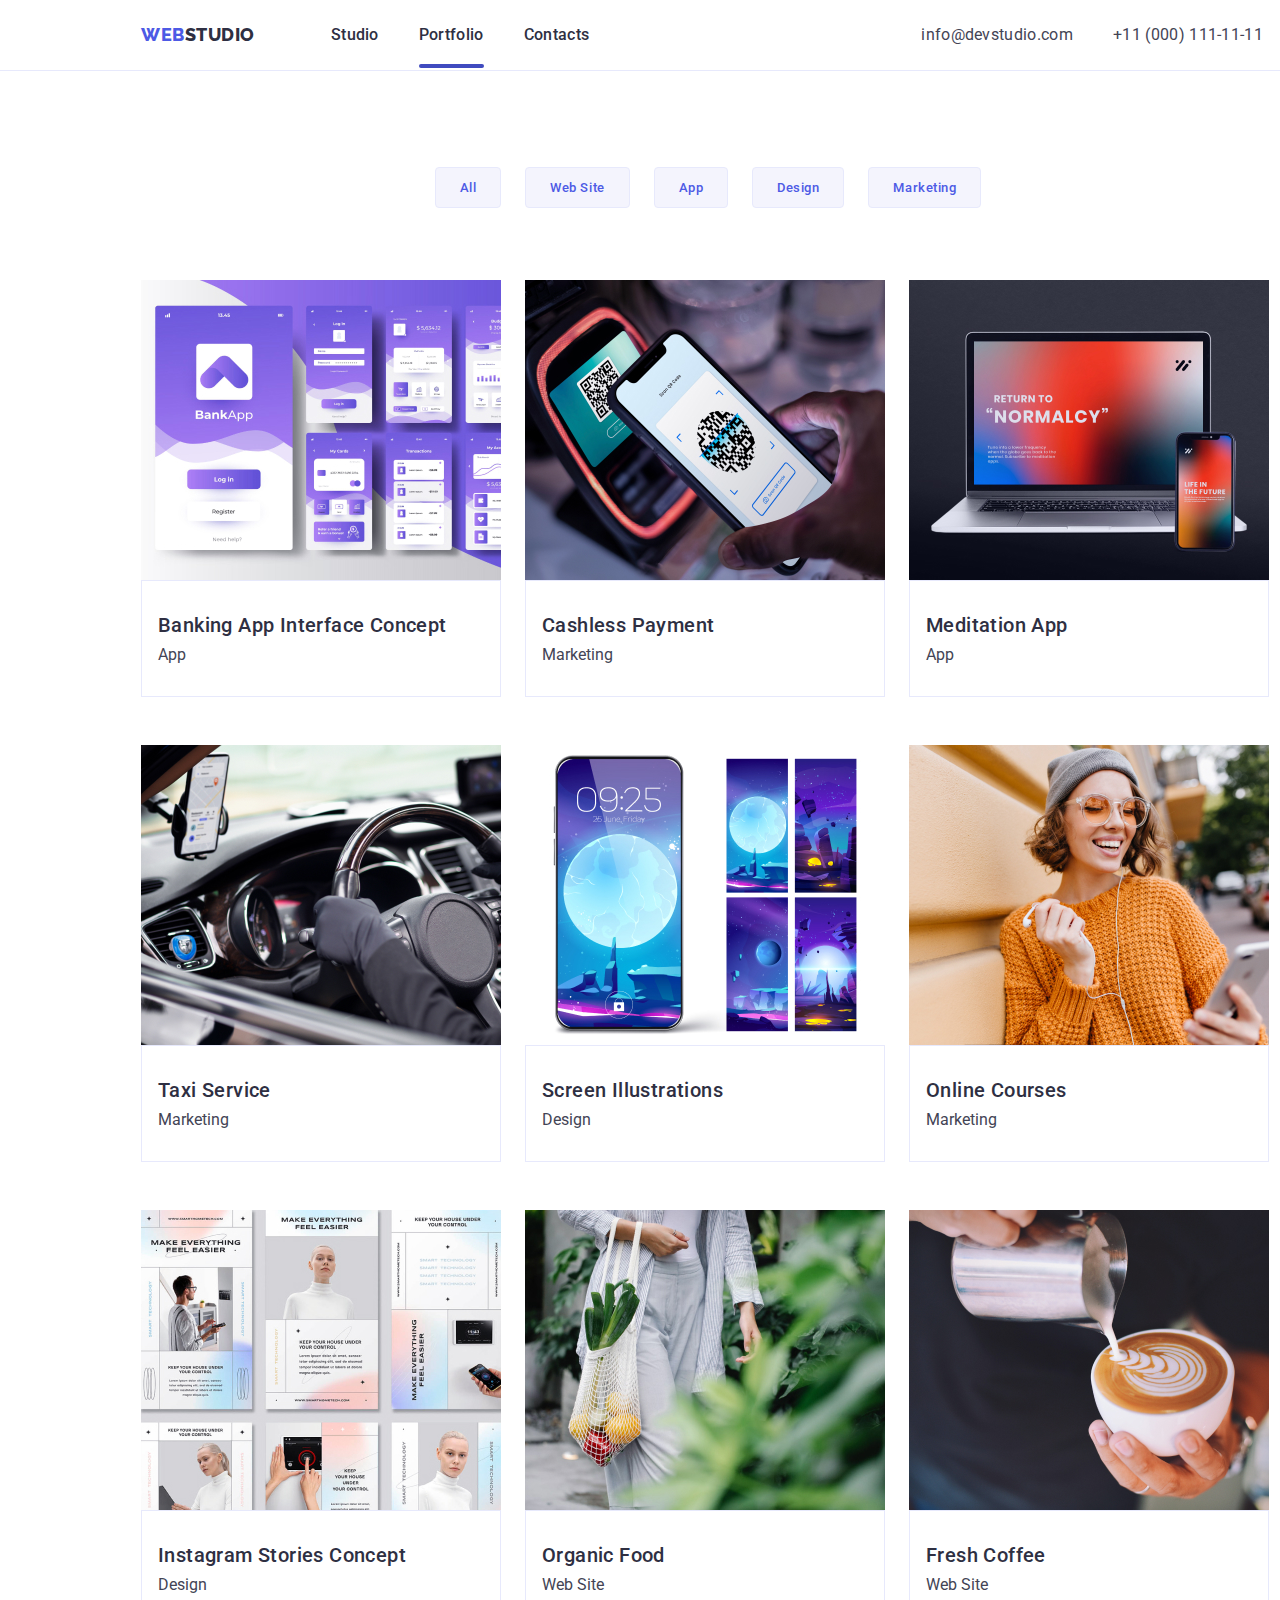
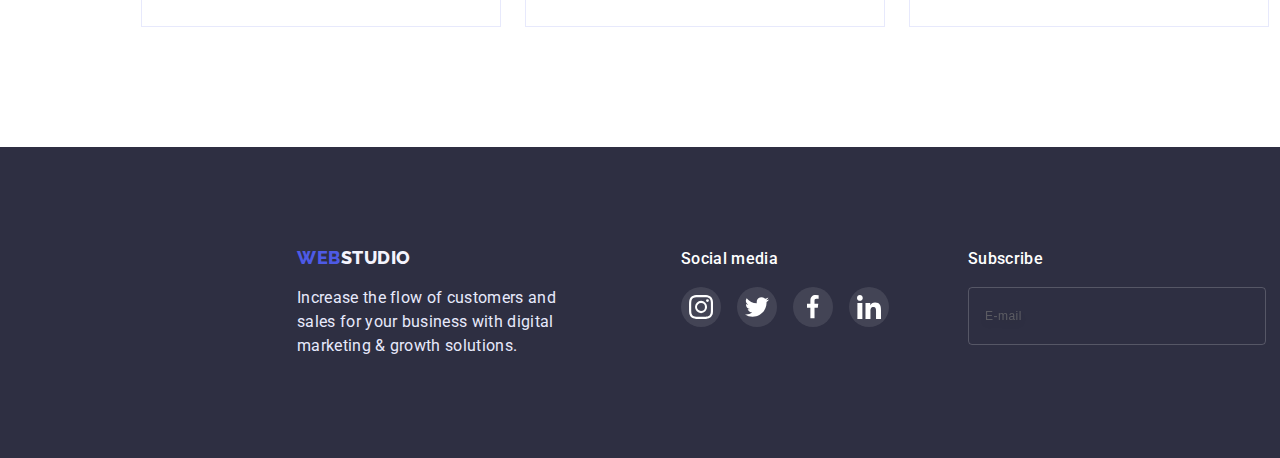
==== portfolio.html @ d0301d6e "Initial commit" ====
<!DOCTYPE html>
<html lang="en">
<head>
    <meta charset="UTF-8">
    <meta http-equiv="X-UA-Compatible" content="IE=edge">
    <meta name="viewport" content="width=device-width, initial-scale=1.0">
    <link rel="stylesheet" href="https://cdnjs.cloudflare.com/ajax/libs/modern-normalize/1.1.0/modern-normalize.min.css" integrity="sha512-wpPYUAdjBVSE4KJnH1VR1HeZfpl1ub8YT/NKx4PuQ5NmX2tKuGu6U/JRp5y+Y8XG2tV+wKQpNHVUX03MfMFn9Q==" crossorigin="anonymous" referrerpolicy="no-referrer" />
    <link rel="preconnect" href="https://fonts.googleapis.com">
    <link rel="preconnect" href="https://fonts.gstatic.com" crossorigin>
    <link href="https://fonts.googleapis.com/css2?family=Raleway:wght@800&family=Roboto:wght@400;500;700;900&display=swap" rel="stylesheet">
    <link rel="stylesheet" href="./css/style.css">
    <title>Portfolio</title>
</head>
<body>
  <header class="header">
    <div class="container nav-container">
      <nav class="navigation">
          <a href="./index.html" class="header-logo link">Web<span class="logo-color">Studio</span></a>
          <ul class="header-list list">
            <li class="list-item"><a class="list-link text-16 link" href="./index.html">Studio</a></li>
            <li class="list-item"><a class="list-link text-16 link curent-link" href="./portfolio.html">Portfolio</a></li>
            <li class="list-item"><a class="list-link text-16 link" href="">Contacts</a></li>
          </ul>
        </nav>
        <address class="address">
          <ul class=" address-list list">
            <li class="address-contact"><a class="address-link text-16 link" href="mailto:info@devstudio.com">info@devstudio.com</a></li>
            <li class="address-contact"><a class="address-link text-16 link" href="tel:+110001111111">+11 (000) 111-11-11</a></li>
          </ul>
        </address>
      </div> 
  </header>
      <main class="main">
        <section class="section-portfolio">
          <div class="container">
            <h1 class="section-title" hidden>section-title</h1>
            <ul class="list button-list">
                <li class="button-item"><button class="filter-btn" type="button">All</button></li>
                <li class="button-item"><button class="filter-btn" type="button">Web Site</button></li>
                <li class="button-item"><button class="filter-btn" type="button">App</button></li>
                <li class="button-item"><button class="filter-btn" type="button">Design</button></li>
                <li class="button-item"><button class="filter-btn" type="button">Marketing</button></li>
            </ul>
            <ul class="list-img-portfolio list">
                <li class="item-img-portfolio">
                  <a href="" class="link">
                    <div class="overlay-top-block">
                      <div class="overlay-block">
                        <p>14 Stylish and User-Friendly App Design Concepts · Task Manager App · Calorie Tracker App · Exotic Fruit Ecommerce App · Cloud Storage App</p>
                      </div>
                      <img class="img-portfolio" src="./images/portfolio-img-1.jpg" alt="Interface Concept" width="360" height="300">
                    </div>
                    <div class="portfolio-text">
                      <h2 class="title-under-img">Banking App Interface Concept</h2>
                      <p class="paragraf-under-img">App</p> 
                    </div>
                  </a> 
                </li>
                <li class="item-img-portfolio">
                    <a href="" class="link">
                      <div class="overlay-top-block">
                        <div class="overlay-block">
                          <p>14 Stylish and User-Friendly App Design Concepts · Task Manager App · Calorie Tracker App · Exotic Fruit Ecommerce App · Cloud Storage App</p>
                        </div>
                        <img class="img-portfolio" src="./images/portfolio-img-2.jpg" alt="Interface Concept" width="360" height="300">
                      </div>
                      <div class="portfolio-text">
                        <h2 class="title-under-img">Cashless Payment</h2>
                        <p class="paragraf-under-img">Marketing</p>
                      </div>
                    </a>
                </li>
                <li class="item-img-portfolio">
                
                    <a href="" class="link-img link">
                      <div class="overlay-top-block">
                        <div class="overlay-block">
                          <p>14 Stylish and User-Friendly App Design Concepts · Task Manager App · Calorie Tracker App · Exotic Fruit Ecommerce App · Cloud Storage App</p>
                        </div>
                        <img class="img-portfolio" src="./images/portfolio-img-3.jpg" alt="Interface Concept" width="360" height="300">
                      </div>
                      <div class="portfolio-text">
                        <h2 class="title-under-img">Meditation App</h2>
                        <p class="paragraf-under-img">App</p>
                      </div>
                    </a>
                </li>
                <li class="item-img-portfolio">
                    <a href="" class="link-img link">
                      <div class="overlay-top-block">
                        <div class="overlay-block">
                          <p>14 Stylish and User-Friendly App Design Concepts · Task Manager App · Calorie Tracker App · Exotic Fruit Ecommerce App · Cloud Storage App</p>
                        </div>
                        <img class="img-portfolio" src="./images/portfolio-img-4.jpg" alt="Interface Concept" width="360" height="300">
                      </div>
                      <div class="portfolio-text">
                        <h2 class="title-under-img">Taxi Service</h2>
                        <p class="paragraf-under-img">Marketing</p>
                      </div>
                    </a>
                </li>
                <li class="item-img-portfolio">
                   <a href="" class="link-img link">
                    <div class="overlay-top-block">
                      <div class="overlay-block">
                        <p>14 Stylish and User-Friendly App Design Concepts · Task Manager App · Calorie Tracker App · Exotic Fruit Ecommerce App · Cloud Storage App</p>
                      </div>
                      <img class="img-portfolio" src="./images/portfolio-img-5.jpg" alt="Interface Concept" width="360" height="300">
                    </div>
                      <div class="portfolio-text">
                        <h2 class="title-under-img">Screen Illustrations</h2>
                        <p class="paragraf-under-img">Design</p>
                      </div>
                    </a>
                </li>
                <li class="item-img-portfolio">
                    <a href="" class="link-img link">
                      <div class="overlay-top-block">
                        <div class="overlay-block">
                          <p>14 Stylish and User-Friendly App Design Concepts · Task Manager App · Calorie Tracker App · Exotic Fruit Ecommerce App · Cloud Storage App</p>
                        </div>
                        <img class="img-portfolio" src="./images/portfolio-img-6.jpg" alt="Interface Concept" width="360" height="300">
                      </div>
                      <div class="portfolio-text">
                        <h2 class="title-under-img">Online Courses</h2>
                        <p class="paragraf-under-img">Marketing</p>
                      </div>
                    </a>
                </li>
                <li class="item-img-portfolio">
                    <a href="" class="link-img link">
                      <div class="overlay-top-block">
                        <div class="overlay-block">
                          <p>14 Stylish and User-Friendly App Design Concepts · Task Manager App · Calorie Tracker App · Exotic Fruit Ecommerce App · Cloud Storage App</p>
                        </div>
                        <img class="img-portfolio" src="./images/portfolio-img-7.jpg" alt="Interface Concept" width="360" height="300">
                      </div>
                      <div class="portfolio-text">
                        <h2 class="title-under-img">Instagram Stories Concept</h2>
                        <p class="paragraf-under-img">Design</p>
                      </div>
                    </a>
                </li>
                <li class="item-img-portfolio">
                    <a href="" class="link-img link">
                      <div class="overlay-top-block">
                        <div class="overlay-block">
                          <p>14 Stylish and User-Friendly App Design Concepts · Task Manager App · Calorie Tracker App · Exotic Fruit Ecommerce App · Cloud Storage App</p>
                        </div>
                        <img class="img-portfolio" src="./images/portfolio-img-8.jpg" alt="Interface Concept" width="360" height="300">
                      </div>
                      <div class="portfolio-text">
                        <h2 class="title-under-img">Organic Food</h2>
                        <p class="paragraf-under-img">Web Site</p>
                      </div>
                    </a>
                </li>
                <li class="item-img-portfolio">
                    <a href="" class="link-img link">
                      <div class="overlay-top-block">
                        <div class="overlay-block">
                          <p>14 Stylish and User-Friendly App Design Concepts · Task Manager App · Calorie Tracker App · Exotic Fruit Ecommerce App · Cloud Storage App</p>
                        </div>
                        <img class="img-portfolio" src="./images/portfolio-img-9.jpg" alt="Interface Concept" width="360" height="300">
                      </div>
                      <div class="portfolio-text">
                        <h2 class="title-under-img">Fresh Coffee</h2>
                        <p class="paragraf-under-img">Web Site</p>
                      </div>
                    </a>
                </li>
            </ul>
          </div>
        </section>
      </main>
      <footer class="footer">
        <div class="container footer-container">
          <div class="footer-text-container">
            <a href="./index.html" class="footer-logo link">Web<span class="logo-color-footer">Studio</span></a>
            <p class="footer-text">
              Increase the flow of customers and sales for your business with digital
              marketing & growth solutions.
            </p>
          </div>
          <div class="footer-soc">
            <p class="footer-text-soc">Social media</p>
            <ul class="footer-soc-list list">
              <li class="footer-soc-item">
                <a href="" class="footer-soc-link link">
                  <svg class="footer-svg" width="24" height="24">
                    <use href="./images/symbol.svg#icon-instagram-2"></use>
                  </svg>
                </a>
              </li>
              <li class="footer-soc-item">
                <a href="" class="footer-soc-link link">
                  <svg class="footer-svg" width="24" height="24">
                    <use href="./images/symbol.svg#icon-twitter-1"></use>
                  </svg>
                </a>
              </li>
              <li class="footer-soc-item">
                <a href="" class="footer-soc-link link">
                  <svg class="footer-svg" width="24" height="24">
                    <use href="./images/symbol.svg#icon-facebook-1"></use>
                  </svg>
                </a>
              </li>
              <li class="footer-soc-item">
                <a href="" class="footer-soc-link link">
                  <svg class="footer-svg" width="24" height="24">
                    <use href="./images/symbol.svg#icon-linkedin-1"></use>
                  </svg>
                </a>
              </li>
            </ul>
          </div>
          <div class="footer-form-block">
            <form class="footer-form">
              <label for="email" class="footer-lable">
                Subscribe
                <input type="email" class="footer-input" placeholder="E-mail" id="email" name="email">
              </label>
              <button class="footer-btn" type="submit">
                Subscribe
                <svg class="footer-form-svg" width="24" height="24">
                  <use href="./images/symbol.svg#icon-Frame-3"></use>
                </svg>
              </button>
            </form>
          </div>
        </div>
      </footer>
</body>
</html>
---- css/style.css ----
:root{
    --color:white;
    --color-cloud:#F4F4FD;
    --color-web-plus-button:#4D5AE5;
    --background-color:#2E2F42;
    --color-navy-blue:#2E2F42;
    --color-slate:#434455;
    --color-footer:#E7E9FC;
    --color-hover:#404BBF;
}

::before, ::after{
    box-sizing: border-box;
}

p,h1,h2,h3,h4,h5,h6{
    margin: 0;
}

ul{
    margin: 0;
    padding-left: 0;
}

body{
    margin: 0;
    padding: 0;
    font-family: 'Roboto', sans-serif;
    color: var(--color-slate);
    background-color: var(--color);
    font-weight: 400;
}

.list{
    list-style: none;
}

.link{
    text-decoration: none;
}

.text-16{
    font-size: 16px;
    line-height: 1.5;
    letter-spacing: 0.02em;
}

.container{
    width: 1158px;
    margin: 0 auto;
    padding: 0 15px;
}

img{
    display: block;
}

.main{
    width: 1440px;
}

.section{
    padding-top: 120px;
    padding-bottom: 120px;
}
/* _________________HEADER__________________ */

.header{
    width: 1440px;
    border-bottom: 1px solid #E7E9FC;
}

.nav-container{
    height: 70px;
    display: flex;
    align-items: center;
}

.navigation {
    display: flex;
    font-weight: 500;
    line-height: 1.17;
    letter-spacing: 0.03em;
    align-items: center;
    margin-right: 332px;

}

.header-logo {
    color: var(--color-web-plus-button);
    font-family: 'Raleway', sans-serif;
    font-weight: 800;
    font-size: 18px;
    letter-spacing: 0.03em;
    text-transform: uppercase;
    margin-right: 76px;
}

.logo-color {
    color: var(--color-navy-blue);
}

.header-list{
    display: flex;
    position: relative;
}



.list-item {
    margin-right: 40px;
}

.list-item:last-child{
    margin-right: 0;
}

.list-item>.link:hover, .list-item>.link:focus{
    color: var(--color-hover);
    border-bottom: 4px #404BBF solid;
    
}
.link {
    position: relative;
}
.link.curent-link::after {
    content: '';
    position: absolute;
    left: 0;
    bottom: -4px;
    display: block;
    width: 100%;
    height:4px ;
    border-radius:2px ;
    background-color: #404BBF;
}

.list-link {
   color: var(--color-navy-blue);
   font-weight: 500;
   padding: 20px 0 20px 0;
   transition-duration: 250ms;
   transition-property: color, border;
}

.address {
    font-style: normal;
}

.address-contact { 
    list-style: none;
    margin-right: 40px;
}

.address-contact:last-child{
    margin-right: 0;
}

.address-contact>.link:hover, .address-contact>.link:focus{
    color: var(--color-hover);
}

.address-list{
    display: flex;
    transition-duration: 250ms;
    transition-property: color;
}

.address-link{
    color: var(--color-slate);
}

/* _________________________hero_____________ */
.hero {
    background-color: var(--background-color);
    padding: 188px 0;
    background-image: linear-gradient(rgba(46, 47, 66, 0.7), rgba(46, 47, 66, 0.7)) ,url(../images/hero-bg.jpg);
    background-position: center;
    background-repeat: no-repeat;
    background-size: 1440px;
}

.hero-container{

}

.hero-text {
    color: var(--color);
    font-weight: 700;
    font-size: 56px;
    line-height: 1.07;
    letter-spacing: 0.02em;
    text-align: center;
    width: 496px;
    height: 120px;
    margin: 0 auto;

}

.button-order {
    background-color: var(--color-web-plus-button);
    color: var(--color);
    font-weight: 500;
    letter-spacing: 0.04em;
    font-family: 'Roboto', sans-serif;
    margin: 48px auto;
    display: block;
    width: 169px;
    height: 56px;
    border: 0px;
    border-radius: 4px;
    margin-bottom: 0;
    transition-duration: 250ms;
    transition-property: background-color;
}

.button-order:hover, .button-order:focus{
    background-color: var(--color-hover);
    cursor: pointer;
}

/* ________________Tech_____________________ */

.tech {
}

.tech-container{
}

.tech-list {
}

.tech-list-item {
    list-style: none;
    display: inline-block;
    width: 260px;
    margin: 0 24px 0 0;
}

.tech-list-item:last-child{
    margin: 0 0 0 0;
}

.tech-icon{
    width: 100%;
    height: 112px;
    background-color: var(--color-cloud);
    margin-bottom: 8px;
    display: flex;
    align-items: center;
    justify-content: center;
}


.tech-logo {
    font-weight: 500;
    font-size: 20px;
    letter-spacing: 0.02em;
    line-height: 1.2;
    color: var(--color-navy-blue);
}

.tech-content {
    height: 104px;
    width: 264px;
}

/* ________________________ what-are-we-doing____________________ */

section.what-are-we-doing {
 padding-top: 0;
}



.section-title {
    font-weight: 700;
    font-size: 36px;
    letter-spacing: 0.02em;
    line-height: 1.11;
    text-transform: capitalize;
    text-align: center;
    color: var(--color-navy-blue);
    margin-bottom: 72px;
}

.gallery{
    width: 1140px;
    padding: 0;
}

.gallery-list {
    list-style: none;
    display: inline-block;
    text-align: center;
    margin: 0 24px 0 0;
}

.gallery-list:last-child{
    margin: 0 0 0 0;
}

/* ______________OUR TEAM____________________ */

.our-team {
    background-color:  #F4F4FD;
}

.our-team-container{
}

.team-list {
    padding: 0;
    margin-top: 72px;
    display: flex;
}

.team-item {
    list-style: none;
    margin: 0 24px 0 0;
    background-color: #ffffff;
    height: 428px;
    box-shadow: 0px 1px 6px rgba(46, 47, 66, 0.08), 0px 1px 1px rgba(46, 47, 66, 0.16), 0px 2px 1px rgba(46, 47, 66, 0.08);
    border-radius: 0px 0px 4px 4px;
    order: 0;
    flex-grow: 0;
    z-index: 0;
}


.team-item:last-child{
    margin: 0 0 0 0;
}

.team-text{
    padding: 32px 16px;
}

.position-work{
    margin-bottom: 8px;
}

.team-soc-list {
    display: flex;
    align-items: center;
    justify-content: center;
    gap: 24px;
}

.team-soc-item {
    width: 40px;
    height: 40px;
    background-color: var(--color-web-plus-button);
    border: none;
    border-radius: 50%;
    transition-duration: 250ms;
    transition-property: background-color;
}

.team-soc-item:is(:hover, :focus){
    background-color: #404BBF;
}

.team-soc-link {
    width: 40px;
    height: 40px;
    display: flex;
    align-items: center;
    justify-content: center;
    border: none;
    border-radius: 50%;

}

.team-soc-svg {
    fill: #FFFFFF;
}

.team-soc-icon {
}

.person-name {
    font-weight: 500;
    font-size: 20px;
    text-align: center;
    letter-spacing: 0.02em;
    line-height: 1.2;
    color: var(--color-navy-blue);
    margin-bottom: 8px;   
}

.position-work {
    text-align: center;
}

/* __________FOOTER_______________ */

.footer{
    background-color: var(--color-navy-blue);
    padding-top: 100px;
    padding-bottom: 100px;
    width: 1440px;
    padding-right: 160px;
    padding-left: 156px;
}

.footer-text-container{
    margin-right: 120px;
}

.footer-container{
    display: flex;
}

.footer-logo {
    color: var(--color-web-plus-button);
    font-family: 'Raleway', sans-serif;
    font-weight: 800;
    font-size: 18px;
    line-height: 1.17;
    letter-spacing: 0.03em;
    text-decoration: none;
    text-transform: uppercase;
}

.logo-color-footer {
    color: var(--color-cloud);
}

.footer-text{
    margin-top: 17.5px;
    width: 264px;
    height: 72px;
    font-size: 16px;
    line-height: 1.5;
    letter-spacing: 0.02em;
    color: var(--color-footer);
}



.footer-soc {
    
}

.footer-text-soc {
    font-weight: 500;
    font-size: 16px;
    line-height: 1.5;
    letter-spacing: 0.02em;
    color: #FFFFFF;
    margin-bottom: 16px;
    }

.footer-soc-list {
display: flex;
gap: 16px;
}

.footer-soc-item {
    width: 40px;
    height: 40px;
}

.footer-soc-link {
    width: 40px;
    height: 40px;
    display: flex;
    align-items: center;
    justify-content: center;
    background-color: rgba(255, 255, 255, 0.1);
    border: none;
    border-radius: 50%;
    transition-duration: 250ms;
    transition-property: background-color;
}

.footer-soc-link:is(:hover, :focus){
    background-color: #31D0AA;
    
}

.footer-svg {
    fill: #FFFFFF;
}


.footer-form-block {
    margin-left: auto;
}

.footer-form {
    display: flex;
    align-items: flex-end;
}

.footer-lable {
   font-family: 'Roboto';
    font-style: normal;
    font-weight: 500;
    font-size: 16px;
    line-height: 1.5;
    letter-spacing: 0.02em;
    color: #FFFFFF;
}

.footer-input {
    width: 264px;
    height: 40px;
    padding: 8px 16px;
    font-size: 12px;
    line-height: 24px;
    display: flex;
    align-items: center;
    letter-spacing: 0.04em;
    color: rgba(255, 255, 255, 0.6);
    background-color: transparent;
    opacity: 0.64;
    border: 1px solid rgba(255, 255, 255, 0.3);
    filter: drop-shadow(0px 4px 4px rgba(0, 0, 0, 0.15));
    border-radius: 4px;
    margin-top: 16px;
    margin-right: 24px;
    outline: none;

}

.footer-btn {
    width: 165px;
    min-height: 40px;
    padding: 8px 24px;
    font-family: 'Roboto';
    font-style: normal;
    font-weight: 500;
    font-size: 16px;
    line-height: 1.5;
    display: flex;
    align-items: center;
    text-align: center;
    letter-spacing: 0.04em;
    color: #FFFFFF;
    fill: #ffffff;
    background-color: #4D5AE5;
    border: none;
    border-radius: 4px;
    transition-duration: 250ms;
    transition-property: background;
}

.footer-btn:is(:hover, :focus){
    background-color: #404BBF;
}

.footer-form-svg {
    margin-left: 16px;
}



/* _______________________ Customers ____________________ */


.customers {
    padding-top: 132px;
    padding-bottom: 120px;
}

.customers-list {
    display: flex;
    align-items: center;
    justify-content: center;
    gap: 24px;
}

.customers-item {
    width: 168px;
    height: 88px;

}

.customers-link {
    width: 168px;
    height: 88px;
    display: flex;
    align-items: center;
    justify-content: center;
    border: 1px solid #8E8F99;
    border-radius: 4px;
    fill: #8E8F99;
    transition-duration: 250ms;
    transition-property: border;
}

.customers-link:hover,
.customers-link:focus {
    border: 1px solid #404BBF;

}

.customers-link > .customers-svg{
    transition-duration: 250ms;
    transition-property: fill;
}

.customers-link:hover,
.customers-link:focus > .customers-svg{
    fill:#404BBF;
    transition-duration: 250ms;
}

/* ___________MODAL____________ */

.backdrop {
    position: fixed;
    top: 0;
    left: 0;
    width: 100%;
    height: 100%;
    background-color: rgba(46, 47, 66, 0.4);
    transition-duration: 250ms;                     
}

.backdrop.is-hidden {
    opacity: 0;
    pointer-events: none;
}

.modal-block {
    min-width: 408px;
    min-height: 552px;
    background-color: #FCFCFC;
    position: absolute;
    top: 50%;
    left: 50%;
    transform: translate(-50%, -50%);
    padding: 72px 24px 24px 24px;
}

.madal-container{
    min-width: 360px;
}

.button-modal-close{
    position: absolute;
    width: 24px;
    height: 24px;
    background-color: #E7E9FC;
    border: 1px solid rgba(0, 0, 0, 0.1);
    border-radius: 50%;
    right: 24px;
    top: 24px;
}

.button-modal-close:is(:hover, :focus){
    cursor: pointer;
}

.modal-svg {
    position: absolute;
    top: 50%;
    left: 50%;
    transform: translate(-50%, -50%);
    fill: #000000;
}

.modal-text {
    font-weight: 500;
    font-size: 16px;
    line-height: 1.5;
    text-align: center;
    letter-spacing: 0.02em;
    color: #2E2F42;
    margin-bottom: 16px;
}

.modal-form {
    display: flex;
    flex-direction: column;
    align-items: center;
    justify-content: center;
}

.modal-lable {
    font-size: 12px;
    line-height: 1.17;
    letter-spacing: 0.04em;
    color: #8E8F99;
    margin-bottom: 4px;
    margin-right: auto;
}

.input-wrap{
    position: relative;
    margin-bottom: 8px;
}

.modal-svg-ico{
    position: absolute;
    display: block;
    fill: #2E2F42;
    left: 16px;
    top: 50%;
    transform: translateY(-50%);
}

.modal-input-text{
    margin-bottom: 4px;
}

.modal-input {
    width: 360px;
    height: 40px;
    border: 1px solid rgba(33, 33, 33, 0.2);
    border-radius: 4px;
    display: block;
    margin-bottom: 0;
    padding-left: 38px;
    line-height: 1.17;
    letter-spacing: 0.04em;
    color: rgba(117, 117, 117, 0.5);
}

.modal-input:is(:hover, :focus){
    border-color: #4D5AE5;
    outline: none;
}

.modal-block .modal-input:focus + .modal-svg-ico {
    fill: #4d5ae5;
}
  
.modal-input-comment{
    width: 360px;
    height: 120px;
    left: 0px;
    top: 216px;
    border: 1px solid rgba(33, 33, 33, 0.2);
    border-radius: 4px;
    display: flex;
    resize: none;
    padding: 8px 16px;
    font-size: 12px;
    line-height: 1.17;
    letter-spacing: 0.04em;
    color: rgba(117, 117, 117, 0.5);
    margin-bottom: 16px;

}

.modal-input-comment:is(:hover, :focus){
    border-color: #4D5AE5;
    outline: none;
}

.modal-lable-checkbox{
    padding-left: 16px;
    font-size: 12px;
    line-height: 1.17;
    letter-spacing: 0.04em;
    color: #757575;
    display: flex;
    align-items: center;
    height: 16px;
}

/* Option */

.modal-lable-checkbox {
    display: block;
}

/* Check */

.modal-lable-checkbox {
    padding-left: 16px;
}

.checkbox {
    position: absolute;
    -webkit-appearance: none;
    -moz-appearance: none;
    appearance: none;
}

.modal-checkbox {
    position: absolute;
    margin-left: -24px;
    width: 16px;
    height: 16px;
    overflow: hidden;
    border-radius: 0.05em;
    background-color: transparent;
    background-repeat: no-repeat;
    background-position: 50% 50%;
    border: 1.25px solid #2E2F42;
    border-radius: 2px;
    transition-duration: 250ms;
    transition-property: border;
    display: flex;
    align-items: center;
    justify-content: center;
}
/* Checked */

.checkbox:checked + .modal-checkbox {
    background-color: #404BBF;
    border-color: #404BBF;
    background-image: url(../images/checkbox.svg);
}

/* Focused */

.checkbox:focus + .modal-checkbox {
    border-color: #404BBF;
}

.checkbox:hover + .modal-checkbox {
    border-color: #404BBF;
}

.modal-link {
    font-size: 12px;
    line-height: 1.33;
    letter-spacing: 0.04em;
    text-decoration-line: underline;
    color: #4D5AE5;
    padding-left: 0.3em;
}

.modal-btn {
    width: 169px;
    height: 56px;
    background: #4D5AE5;
    box-shadow: 0px 4px 4px rgba(0, 0, 0, 0.15);
    border: none;
    border-radius: 4px;
    margin-top: 24px;
    font-family: 'Roboto';
    font-style: normal;
    font-weight: 500;
    font-size: 16px;
    line-height: 1.5;
    text-align: center;
    letter-spacing: 0.04em;
    color: #FFFFFF;
    transition-duration: 250ms;
    transition-property: background;
}

.modal-btn:is(:hover, :focus,){
    background-color: #404BBF;
}

/* Portfolio */

.section-portfolio{
    padding-top: 96px;
    padding-bottom: 120px;
}

.button-list{
    display: flex;
    margin-bottom: 72px;
    justify-content: center;
}

.button-item{
    margin-right: 24px;

}

.filter-btn{
    font-family: "Roboto", sans-serif;
    font-weight: 500;
    letter-spacing: 0.04em;
    background-color: var(--color-cloud);
    color: var(--color-web-plus-button);
    padding: 12px 24px;
    border: 1px solid #E7E9FC;
    border-radius: 4px;
    transition-duration: 250ms;
    transition-property: border, box-shadow, background, color;
}

.filter-btn:is(:hover, :focus){
    border: 1px solid #404BBF;
    border-radius: 4px;
    box-shadow: 0px 3px 1px rgba(0, 0, 0, 0.1), 0px 2px 1px rgba(0, 0, 0, 0.08), 0px 2px 2px rgba(0, 0, 0, 0.12);
    color: #ffffff;
    background-color: var(--color-hover);
    cursor: pointer;
}

.list-img-portfolio{
    display: flex;
    flex-wrap: wrap;
}


.overlay-top-block{
    position: relative;
    overflow: hidden;
    display: block;
    width: 360px;
    height: 300px;
    transition-duration: 250ms;
    transition-property: transform;
}

   
.item-img-portfolio:hover .overlay-block {
    transform: translatey(0);
}

.overlay-block{
    position: absolute;
    top: 0;
    left: 0;
    width: 100%;
    height: 100%;
    background-color: #3f51b5;
    transform: translatey(101%);
    transition: transform 250ms ease;
    padding: 40px 32px;
}
  
.overlay-block > p {
    color: #fff;
    padding: 10px;
    margin: 0;
    font-size: 18px;
}
  


.img-portfolio{

}

.item-img-portfolio{
    width: 360px;
    margin-right: 24px;
    margin-bottom: 48px;
    transition-duration: 250ms;
    transition-property: box-shadow;
}

.item-img-portfolio:nth-child(3n){
    margin-right: 0;
}

.item-img-portfolio:nth-last-child(-n + 3){
    margin-bottom: 0;
}



.buttno-item:last-child{
    margin-right: 0;
}



.portfolio-text{
    border: 1px solid #E7E9FC;
    padding: 32px 16px;
}

.item-img-portfolio:is(:hover, :focus){
    box-shadow: 0px 1px 6px rgba(46, 47, 66, 0.08), 0px 1px 1px rgba(46, 47, 66, 0.16), 0px 2px 1px rgba(46, 47, 66, 0.08);

}

.title-under-img{
    font-weight: 500;
    font-size: 20px;
    line-height: 1.2;
    letter-spacing: 0.02em;
    color: var(--color-navy-blue);
    margin-bottom: 8px;
}


.paragraf-under-img{
    color: var(--color-slate);

}

.footer-portfolio{

}
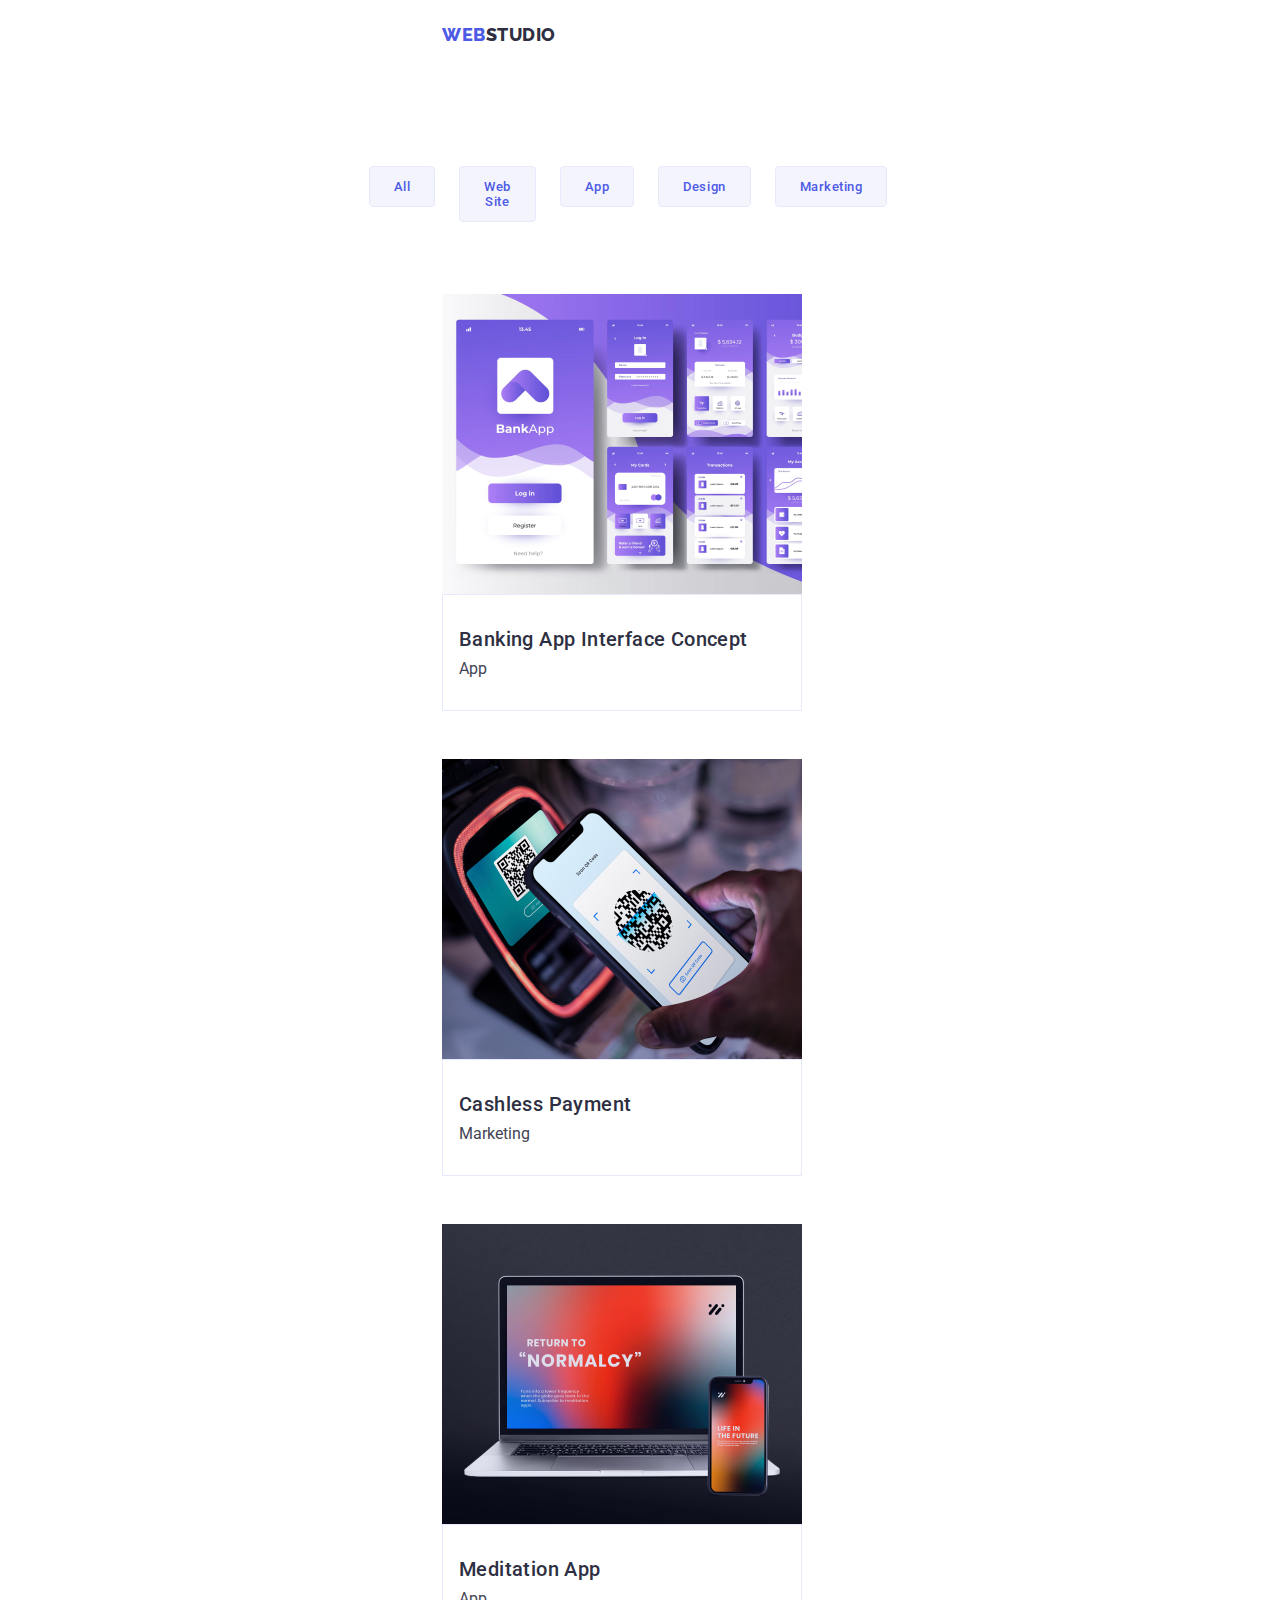
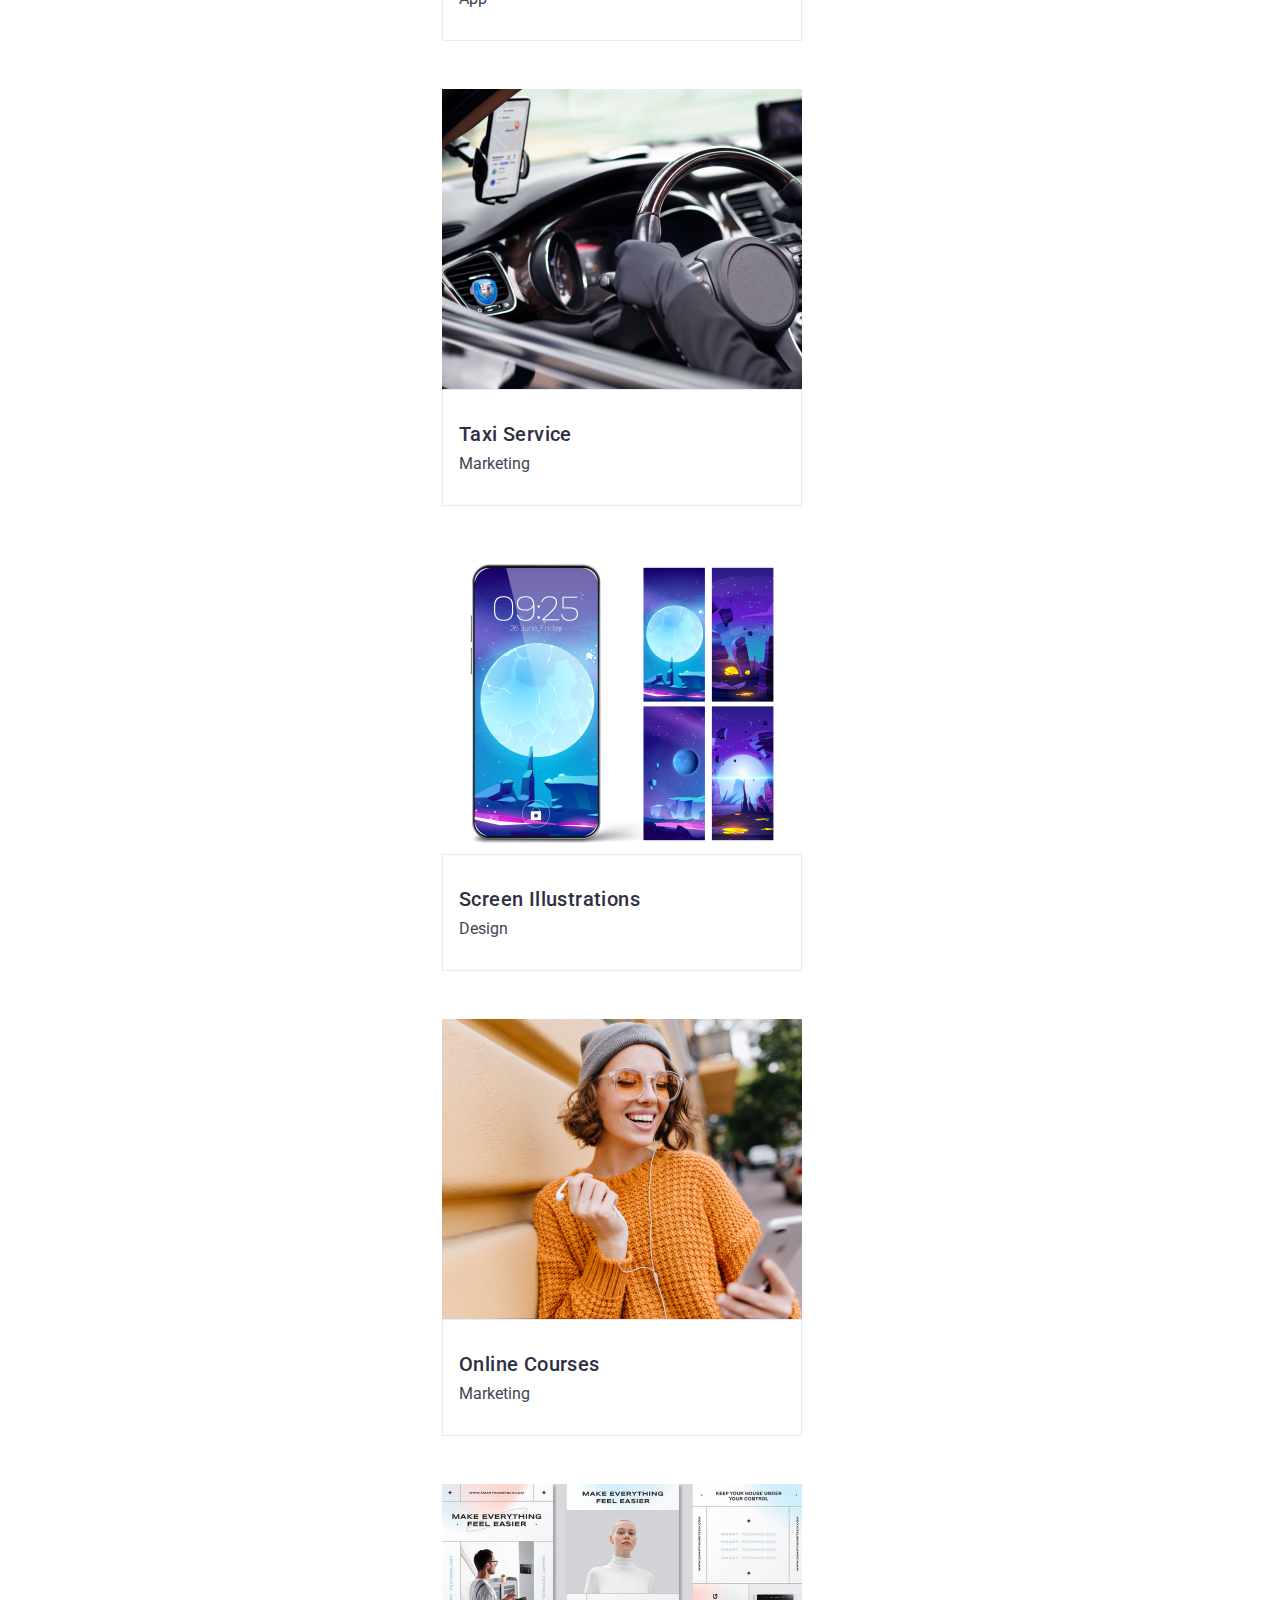
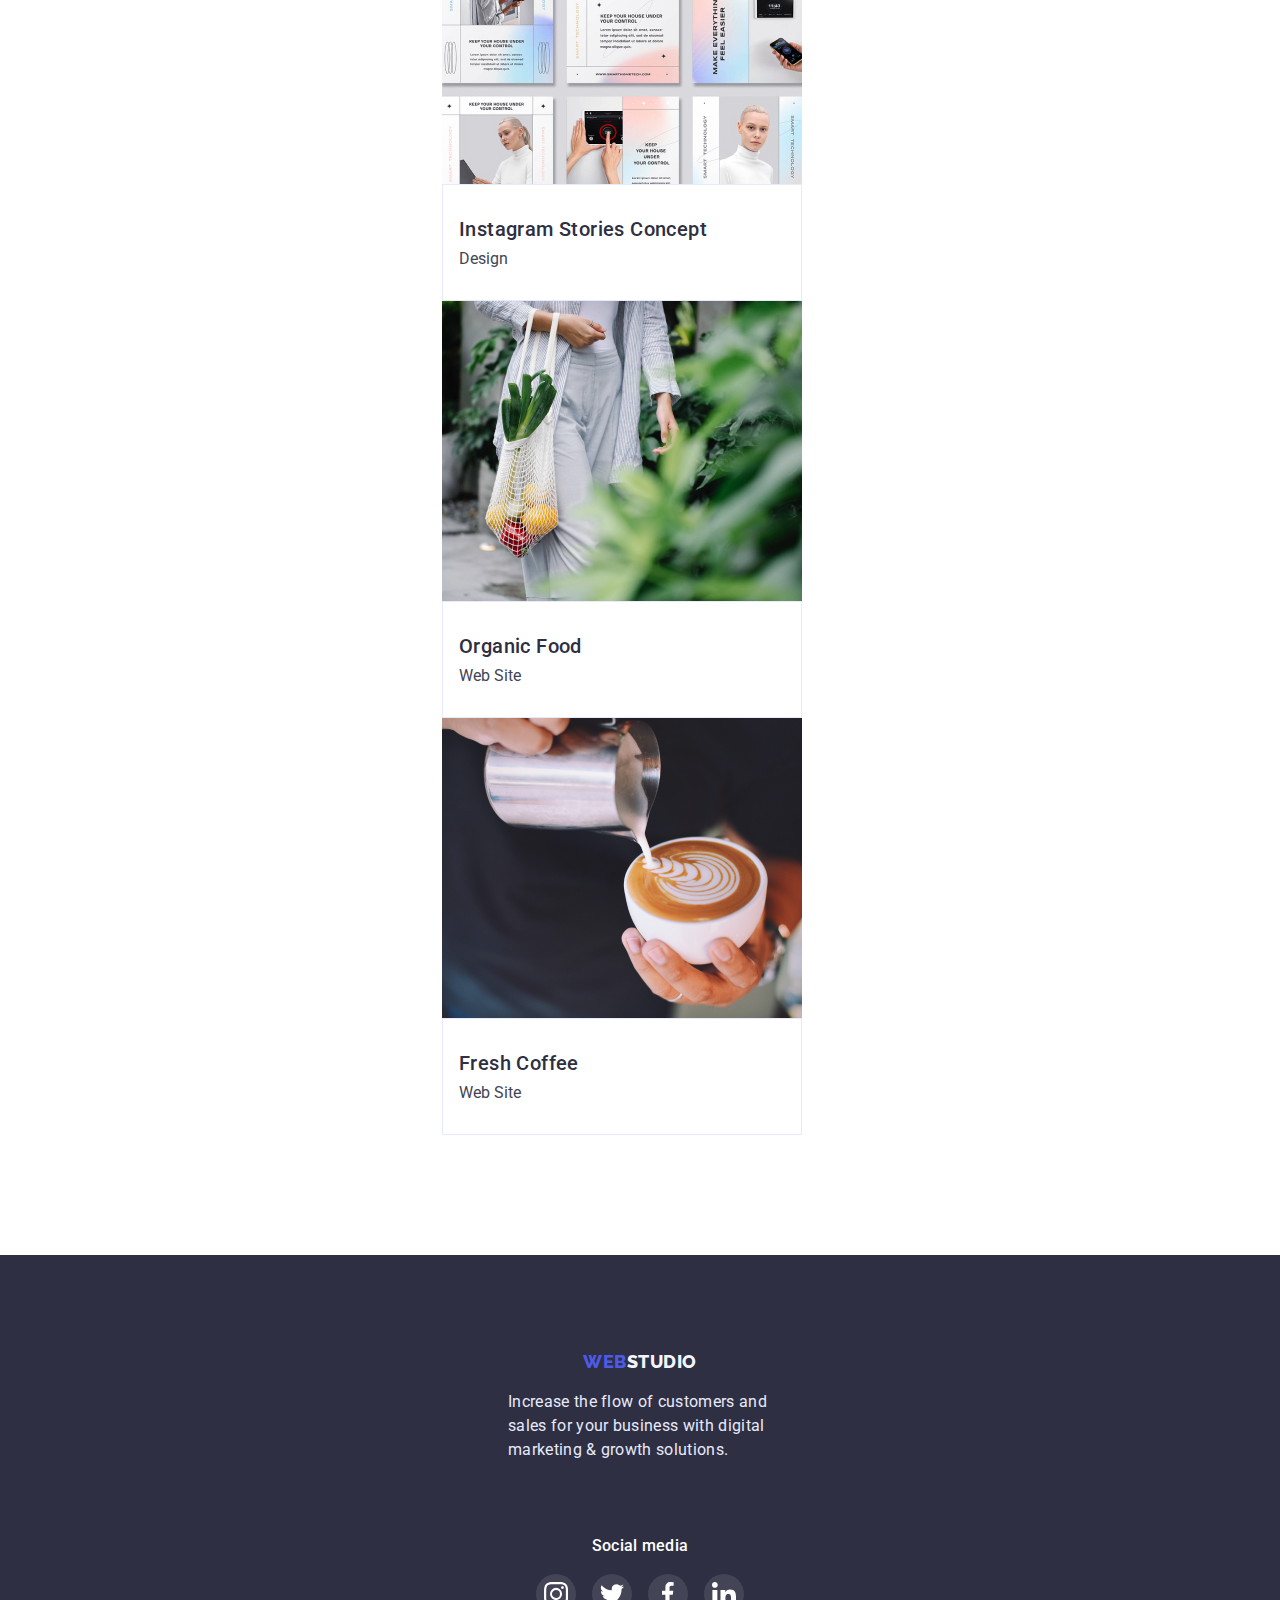
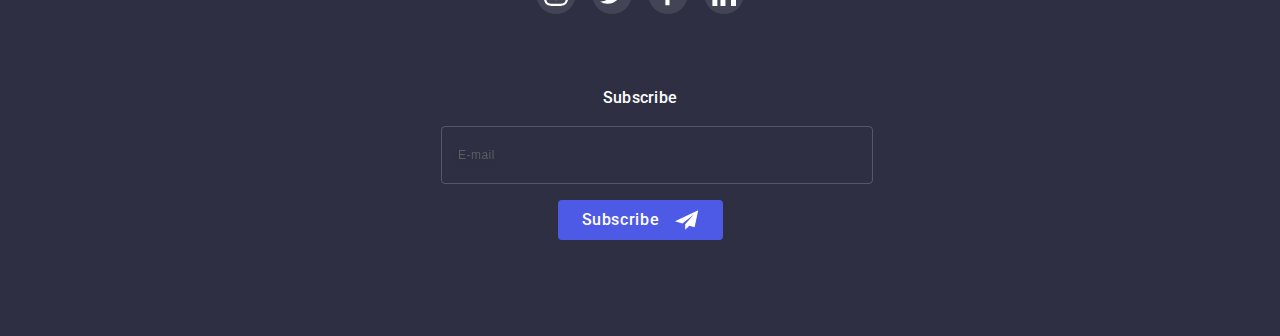
==== commit 119c6a99: "first-commit" ====
--- a/portfolio.html
+++ b/portfolio.html
@@ -8,7 +8,7 @@
     <link rel="preconnect" href="https://fonts.googleapis.com">
     <link rel="preconnect" href="https://fonts.gstatic.com" crossorigin>
     <link href="https://fonts.googleapis.com/css2?family=Raleway:wght@800&family=Roboto:wght@400;500;700;900&display=swap" rel="stylesheet">
-    <link rel="stylesheet" href="./css/style.css">
+    <link rel="stylesheet" href="./css/newcss.css">
     <title>Portfolio</title>
 </head>
 <body>
--- a/css/newcss.css
+++ b/css/newcss.css
@@ -0,0 +1,1060 @@
+:root{
+    --color:white;
+    --color-cloud:#F4F4FD;
+    --color-web-plus-button:#4D5AE5;
+    --background-color:#2E2F42;
+    --color-navy-blue:#2E2F42;
+    --color-slate:#434455;
+    --color-footer:#E7E9FC;
+    --color-hover:#404BBF;
+}
+
+::before, ::after{
+    box-sizing: border-box;
+}
+
+p,h1,h2,h3,h4,h5,h6{
+    margin: 0;
+}
+
+ul{
+    margin: 0;
+    padding-left: 0;
+}
+
+body{
+    margin: 0;
+    padding: 0;
+    font-family: 'Roboto', sans-serif;
+    color: var(--color-slate);
+    background-color: var(--color);
+    font-weight: 400;
+}
+
+.list{
+    list-style: none;
+}
+
+.link{
+    text-decoration: none;
+}
+
+.text-16{
+    font-weight: 500;
+    font-size: 16px;
+    line-height: 1.5;
+    letter-spacing: 0.02em;
+    
+}
+
+.container{
+    max-width: 396px;
+    margin: 0 auto;
+    padding: 0 16px;
+}
+
+img{
+    display: block;
+}
+
+.main{
+}
+
+.section{
+    padding-top: 96px;
+    padding-bottom: 96px;
+}
+/* _________________HEADER__________________ */
+
+.header{
+}
+
+.nav-container{
+    height: 70px;
+    display: flex;
+    align-items: center;
+}
+
+.navigation {
+    width: 398px;
+    display: flex;
+    font-weight: 500;
+    line-height: 1.17;
+    letter-spacing: 0.03em;
+    align-items: center;
+    justify-content: space-between;
+}
+
+.header-logo {
+    color: var(--color-web-plus-button);
+    font-family: 'Raleway', sans-serif;
+    font-weight: 800;
+    font-size: 18px;
+    letter-spacing: 0.03em;
+    text-transform: uppercase;
+}
+
+.logo-color {
+    color: var(--color-navy-blue);
+}
+
+.header-list{
+    display: none;
+  }
+
+  .address {
+    display: none;
+  }
+
+
+
+
+
+.mobile-menu{
+    background-color: #ffffff;
+    position: fixed;
+    top: 0;
+    left: 0;
+    width: 100vw;
+    height: 100vh;
+    padding: 40px;
+    z-index: 999;
+    transform: translateX(100%);
+    transition: transform 250ms ease-in-out;
+    display: flex;
+    flex-direction: column;
+    justify-content: space-between;
+}
+
+.mobile-menu.is-open {
+    transform: translateX(0);
+  }
+.mobile-menu-close {
+    
+}
+.js-close-menu {
+    position: absolute;
+    width: 24px;
+    height: 24px;
+    background-color: #E7E9FC;
+    border: 1px solid rgba(0, 0, 0, 0.1);
+    border-radius: 50%;
+    right: 24px;
+    top: 24px;
+}
+.mobile-menu-close-svg {
+}
+
+.menu-toggle{
+    padding: 0;
+    display: flex;
+    border: none;
+    background-color: transparent;
+}
+.mobile-menu-open-svg{
+    stroke: #000000;
+    
+}
+.header-mobile-menu-list {
+    display: flex;
+    flex-direction: column;
+    gap: 40px;
+}
+
+.header-mobile-menu-item {
+}
+.header-mobile-menu-link {
+    font-weight: 700;
+    font-size: 36px;
+    line-height: 1.11;
+    letter-spacing: 0.02em;
+    text-transform: capitalize;
+    color: #2E2F42;
+    transition-duration: 250ms;
+    transition-property: color;
+}
+
+.header-mobile-menu-link:hover, .header-mobile-menu-link:focus{
+    color: #404BBF;
+}
+.mobile-menu-soc{
+    display: flex;
+    flex-direction: column;
+    gap: 48px;
+}
+.header-mobile-menu-address-list {
+    display: flex;
+    flex-direction: column;
+    gap: 40px;
+}
+.header-mobile-menu-address-item {
+}
+.header-mobile-menu-address-link {
+    font-weight: 500;
+    font-size: 20px;
+    line-height: 1.2;
+    letter-spacing: 0.02em;
+    color: #434455;
+    transition-duration: 250ms;
+    transition-property: color, text-transform, font-weight, font-size;
+}
+
+.header-mobile-menu-address-link:hover, .header-mobile-menu-address-link:focus{
+    font-weight: 700;
+    font-size: 36px;
+    line-height: 1.11;
+    letter-spacing: 0.02em;
+    text-transform: capitalize;
+    color: #4D5AE5;
+}
+
+.header-mobile-menu-soc-list {
+    display: flex;
+    align-items: center;
+    justify-content: space-between;
+    gap: 24px;
+}
+.header-mobile-menu-soc-item {
+    width: 40px;
+    height: 40px;
+    background-color: var(--color-web-plus-button);
+    border: none;
+    border-radius: 50%;
+    transition-duration: 250ms;
+    transition-property: background-color;
+}
+
+.header-mobile-menu-soc-item:is(:hover, :focus){
+    background-color: #404BBF;
+}
+.header-mobile-menu-soc-link {
+    width: 40px;
+    height: 40px;
+    display: flex;
+    align-items: center;
+    justify-content: center;
+    border: none;
+    border-radius: 50%;
+}
+.header-mobile-menu-soc-svg {
+    fill: #FFFFFF;
+}
+
+
+
+/* _________________________hero_____________ */
+.hero {
+    background-color: var(--background-color);
+    padding: 112px 0;
+    background-image: linear-gradient(rgba(46, 47, 66, 0.7), rgba(46, 47, 66, 0.7)) ,url(../images/Mobile-hero.jpg);
+    background-position: center;
+    background-repeat: no-repeat;
+    margin: 0 auto;
+    max-width: 428px;
+}
+
+.hero-container{
+}
+
+.hero-text {
+    color: var(--color);
+    font-weight: 700;
+    font-size: 36px;
+    line-height: 1.11   ;
+    letter-spacing: 0.02em;
+    text-align: center;
+    max-width: 320px;
+    height: 80px;
+    margin: 0 auto;
+    margin-bottom: 72px;
+}
+
+.button-order {
+    background-color: var(--color-web-plus-button);
+    color: var(--color);
+    font-weight: 500;
+    letter-spacing: 0.04em;
+    font-family: 'Roboto', sans-serif;
+    margin: 0 auto;
+    display: block;
+    width: 169px;
+    height: 56px;
+    border: 0px;
+    border-radius: 4px;
+    margin-bottom: 0;
+    transition-duration: 250ms;
+    transition-property: background-color;
+}
+
+.button-order:hover, .button-order:focus{
+    background-color: var(--color-hover);
+    cursor: pointer;
+}
+
+/* ________________Tech_____________________ */
+
+.tech {
+}
+
+.tech-container{
+}
+
+.tech-list {
+    display: flex;
+    flex-wrap: wrap;
+    gap: 72px 24px;
+}
+
+.tech-list-item {
+    list-style: none;
+}
+
+.tech-list-item:last-child{
+}
+
+.tech-icon{
+    display: none;
+}
+
+
+.tech-logo {
+    font-weight: 700;
+    font-size: 36px;
+    line-height: 1.11;
+    text-align: center;
+    letter-spacing: 0.02em;
+    text-transform: capitalize;
+    color: var(--color-navy-blue);
+    text-align: center;
+    margin-bottom: 8px;
+}
+
+.tech-content {
+}
+
+/* ________________________ what-are-we-doing____________________ */
+
+section.what-are-we-doing {
+ display: none;
+}
+
+
+/* ______________OUR TEAM____________________ */
+
+.our-team {
+    background-color:  #F4F4FD;
+    padding-bottom: 128px;
+}
+
+.our-team-container{
+}
+
+.section-title{
+    font-weight: 700;
+    font-size: 36px;
+    line-height: 1.11;
+    text-align: center;
+    letter-spacing: 0.02em;
+    text-transform: capitalize;
+    color: #2E2F42;
+    margin-bottom: 72px;
+}
+.team-list {
+    padding: 0;
+    display: flex;
+    flex-direction: column;
+    gap: 72px;
+    align-items: center;
+    justify-content: center;
+}
+
+.team-item {
+    list-style: none;
+    background-color: #ffffff;
+    height: 428px;
+    box-shadow: 0px 1px 6px rgba(46, 47, 66, 0.08), 0px 1px 1px rgba(46, 47, 66, 0.16), 0px 2px 1px rgba(46, 47, 66, 0.08);
+    border-radius: 0px 0px 4px 4px;
+    order: 0;
+    flex-grow: 0;
+    z-index: 0;
+}
+
+
+.team-item:last-child{
+    margin: 0 0 0 0;
+}
+
+.team-text{
+    padding: 32px 16px;
+}
+
+.position-work{
+    margin-bottom: 8px;
+    font-weight: 400;
+}
+
+.team-soc-list {
+    display: flex;
+    align-items: center;
+    justify-content: center;
+    gap: 24px;
+}
+
+.team-soc-item {
+    width: 40px;
+    height: 40px;
+    background-color: var(--color-web-plus-button);
+    border: none;
+    border-radius: 50%;
+    transition-duration: 250ms;
+    transition-property: background-color;
+}
+
+.team-soc-item:is(:hover, :focus){
+    background-color: #404BBF;
+}
+
+.team-soc-link {
+    width: 40px;
+    height: 40px;
+    display: flex;
+    align-items: center;
+    justify-content: center;
+    border: none;
+    border-radius: 50%;
+
+}
+
+.team-soc-svg {
+    fill: #FFFFFF;
+}
+
+.team-soc-icon {
+}
+
+.person-name {
+    font-weight: 500;
+    font-size: 20px;
+    text-align: center;
+    letter-spacing: 0.02em;
+    line-height: 1.2;
+    color: var(--color-navy-blue);
+    margin-bottom: 8px;   
+}
+
+.position-work {
+    text-align: center;
+}
+
+
+
+/* _______________________ Customers ____________________ */
+
+
+.customers {
+    padding-top: 96px;
+    padding-bottom: 96px;
+}
+
+.customers-list {
+    margin-top: 72px;
+    display: flex;
+    flex-wrap: wrap;
+    align-items: center;
+    justify-content: center;
+    gap: 72px 24px;
+}
+
+.customers-item {
+    width: 168px;
+    height: 88px;
+
+}
+
+.customers-link {
+    width: 168px;
+    height: 88px;
+    display: flex;
+    align-items: center;
+    justify-content: center;
+    border: 1px solid #8E8F99;
+    border-radius: 4px;
+    fill: #8E8F99;
+    transition-duration: 250ms;
+    transition-property: border;
+}
+
+.customers-link:hover,
+.customers-link:focus {
+    border: 1px solid #404BBF;
+
+}
+
+.customers-link > .customers-svg{
+    transition-duration: 250ms;
+    transition-property: fill;
+}
+
+.customers-link:hover,
+.customers-link:focus > .customers-svg{
+    fill:#404BBF;
+    transition-duration: 250ms;
+}
+
+
+
+/* __________FOOTER_______________ */
+
+.footer{
+    background-color: var(--color-navy-blue);
+    padding: 96px 15px;
+}
+
+.footer-text-container{
+}
+
+.footer-container{
+    max-width: 398px;
+    display: flex;
+    flex-direction: column;
+    justify-content: center;
+    align-items: center;
+    gap: 72px 0px;
+}
+
+.footer-logo {
+    color: var(--color-web-plus-button);
+    font-family: 'Raleway', sans-serif;
+    font-weight: 800;
+    font-size: 18px;
+    line-height: 1.17;
+    letter-spacing: 0.03em;
+    text-decoration: none;
+    text-transform: uppercase;
+    display: flex;
+    flex-wrap: wrap;
+    justify-content: center;
+}
+
+.logo-color-footer {
+    color: var(--color-cloud);
+}
+
+.footer-text{
+    margin-top: 17.5px;
+    width: 264px;
+    height: 72px;
+    font-size: 16px;
+    line-height: 1.5;
+    letter-spacing: 0.02em;
+    color: var(--color-footer);
+}
+
+
+
+.footer-soc {
+    
+}
+
+.footer-text-soc {
+    font-weight: 500;
+    font-size: 16px;
+    line-height: 1.5;
+    letter-spacing: 0.02em;
+    color: #FFFFFF;
+    margin-bottom: 16px;
+    text-align: center;
+    }
+
+.footer-soc-list {
+    display: flex;
+    gap: 16px;
+}
+
+.footer-soc-item {
+    width: 40px;
+    height: 40px;
+}
+
+.footer-soc-link {
+    width: 40px;
+    height: 40px;
+    display: flex;
+    align-items: center;
+    justify-content: center;
+    background-color: rgba(255, 255, 255, 0.1);
+    border: none;
+    border-radius: 50%;
+    transition-duration: 250ms;
+    transition-property: background-color;
+}
+
+.footer-soc-link:is(:hover, :focus){
+    background-color: #31D0AA;
+    
+}
+
+.footer-svg {
+    fill: #FFFFFF;
+}
+
+
+.footer-form-block {
+    width: 100%;
+}
+
+.footer-form {
+    width: 100%;
+    display: flex;
+    flex-direction: column;
+    gap: 16px 0px;
+    align-items: center;
+    justify-content: center;
+}
+
+.footer-lable {
+    width: 100%;
+   font-family: 'Roboto';
+    font-style: normal;
+    font-weight: 500;
+    font-size: 16px;
+    line-height: 1.5;
+    letter-spacing: 0.02em;
+    color: #FFFFFF;
+    text-align: center;
+    display: flex;
+    flex-direction: column;
+    gap: 16px;
+}
+
+.footer-input {
+    width: 100%;
+    height: 40px;
+    padding: 8px 16px;
+    font-size: 12px;
+    line-height: 24px;
+    letter-spacing: 0.04em;
+    color: rgba(255, 255, 255, 0.6);
+    background-color: transparent;
+    opacity: 0.64;
+    border: 1px solid rgba(255, 255, 255, 0.3);
+    filter: drop-shadow(0px 4px 4px rgba(0, 0, 0, 0.15));
+    border-radius: 4px;
+    outline: none;
+}
+
+.footer-btn {
+    width: 165px;
+    min-height: 40px;
+    padding: 8px 24px;
+    font-family: 'Roboto';
+    font-style: normal;
+    font-weight: 500;
+    font-size: 16px;
+    line-height: 1.5;
+    display: flex;
+    align-items: center;
+    text-align: center;
+    letter-spacing: 0.04em;
+    color: #FFFFFF;
+    fill: #ffffff;
+    background-color: #4D5AE5;
+    border: none;
+    border-radius: 4px;
+    transition-duration: 250ms;
+    transition-property: background;
+}
+
+.footer-btn:is(:hover, :focus){
+    background-color: #404BBF;
+}
+
+.footer-form-svg {
+    margin-left: 16px;
+}
+
+
+/* ___________MODAL____________ */
+
+.backdrop {
+    position: fixed;
+    top: 0;
+    left: 0;
+    width: 100%;
+    height: 100%;
+    background-color: rgba(46, 47, 66, 0.4);
+    transition-duration: 250ms;                     
+}
+
+.backdrop.is-hidden {
+    opacity: 0;
+    pointer-events: none;
+}
+
+.modal-block {
+    max-width: 408px;
+    min-height: 552px;
+    background-color: #FCFCFC;
+    position: absolute;
+    top: 50%;
+    left: 50%;
+    transform: translate(-50%, -50%);
+    padding: 72px 24px 24px 24px;
+}
+
+.madal-container{
+    max-width: 360px;
+}
+
+.button-modal-close{
+    position: absolute;
+    width: 24px;
+    height: 24px;
+    background-color: #E7E9FC;
+    border: 1px solid rgba(0, 0, 0, 0.1);
+    border-radius: 50%;
+    right: 24px;
+    top: 24px;
+}
+
+.button-modal-close:is(:hover, :focus){
+    cursor: pointer;
+}
+
+.modal-svg {
+    position: absolute;
+    top: 50%;
+    left: 50%;
+    transform: translate(-50%, -50%);
+    fill: #000000;
+}
+
+.modal-text {
+    font-weight: 500;
+    font-size: 16px;
+    line-height: 1.5;
+    text-align: center;
+    letter-spacing: 0.02em;
+    color: #2E2F42;
+    margin-bottom: 16px;
+}
+
+.modal-form {
+    width: 100%;
+    display: flex;
+    flex-direction: column;
+    align-items: center;
+    justify-content: center;
+}
+
+.modal-lable {
+    width: 100%;
+    font-size: 12px;
+    line-height: 1.17;
+    letter-spacing: 0.04em;
+    color: #8E8F99;
+    margin-bottom: 4px;
+    margin-right: auto;
+}
+
+.input-wrap{
+    width: 100%;
+    position: relative;
+    margin-bottom: 8px;
+}
+
+.modal-svg-ico{
+    position: absolute;
+    display: block;
+    fill: #2E2F42;
+    left: 16px;
+    top: 50%;
+    transform: translateY(-50%);
+}
+
+.modal-input-text{
+    margin-bottom: 4px;
+}
+
+.modal-input {
+    width: 100%;
+    height: 40px;
+    border: 1px solid rgba(33, 33, 33, 0.2);
+    border-radius: 4px;
+    display: block;
+    margin-bottom: 0;
+    padding-left: 38px;
+    line-height: 1.17;
+    letter-spacing: 0.04em;
+    color: rgba(117, 117, 117, 0.5);
+}
+
+.modal-input:is(:hover, :focus){
+    border-color: #4D5AE5;
+    outline: none;
+}
+
+.modal-block .modal-input:focus + .modal-svg-ico {
+    fill: #4d5ae5;
+}
+  
+.modal-input-comment{
+    width: 100%;
+    height: 120px;
+    left: 0px;
+    top: 216px;
+    border: 1px solid rgba(33, 33, 33, 0.2);
+    border-radius: 4px;
+    display: flex;
+    resize: none;
+    padding: 8px 16px;
+    font-size: 12px;
+    line-height: 1.17;
+    letter-spacing: 0.04em;
+    color: rgba(117, 117, 117, 0.5);
+    margin-bottom: 16px;
+
+}
+
+.modal-input-comment:is(:hover, :focus){
+    border-color: #4D5AE5;
+    outline: none;
+}
+
+.modal-lable-checkbox{
+    padding-left: 16px;
+    font-size: 12px;
+    line-height: 1.17;
+    letter-spacing: 0.04em;
+    color: #757575;
+    display: flex;
+    align-items: center;
+    height: 16px;
+}
+
+/* Option */
+
+.modal-lable-checkbox {
+    display: block;
+}
+
+/* Check */
+
+.modal-lable-checkbox {
+    padding-left: 16px;
+}
+
+.checkbox {
+    position: absolute;
+    -webkit-appearance: none;
+    -moz-appearance: none;
+    appearance: none;
+}
+
+.modal-checkbox {
+    position: absolute;
+    margin-left: -24px;
+    width: 16px;
+    height: 16px;
+    overflow: hidden;
+    border-radius: 0.05em;
+    background-color: transparent;
+    background-repeat: no-repeat;
+    background-position: 50% 50%;
+    border: 1.25px solid #2E2F42;
+    border-radius: 2px;
+    transition-duration: 250ms;
+    transition-property: border;
+    display: flex;
+    align-items: center;
+    justify-content: center;
+}
+/* Checked */
+
+.checkbox:checked + .modal-checkbox {
+    background-color: #404BBF;
+    border-color: #404BBF;
+    background-image: url(../images/checkbox.svg);
+}
+
+/* Focused */
+
+.checkbox:focus + .modal-checkbox {
+    border-color: #404BBF;
+}
+
+.checkbox:hover + .modal-checkbox {
+    border-color: #404BBF;
+}
+
+.modal-link {
+    font-size: 12px;
+    line-height: 1.33;
+    letter-spacing: 0.04em;
+    text-decoration-line: underline;
+    color: #4D5AE5;
+    padding-left: 0.3em;
+}
+
+.modal-btn {
+    width: 169px;
+    height: 56px;
+    background: #4D5AE5;
+    box-shadow: 0px 4px 4px rgba(0, 0, 0, 0.15);
+    border: none;
+    border-radius: 4px;
+    margin-top: 24px;
+    font-family: 'Roboto';
+    font-style: normal;
+    font-weight: 500;
+    font-size: 16px;
+    line-height: 1.5;
+    text-align: center;
+    letter-spacing: 0.04em;
+    color: #FFFFFF;
+    transition-duration: 250ms;
+    transition-property: background;
+}
+
+.modal-btn:is(:hover, :focus,){
+    background-color: #404BBF;
+}
+
+/* Portfolio */
+
+.section-portfolio{
+    padding-top: 96px;
+    padding-bottom: 120px;
+}
+
+.button-list{
+    display: flex;
+    margin-bottom: 72px;
+    justify-content: center;
+}
+
+.button-item{
+    margin-right: 24px;
+
+}
+
+.filter-btn{
+    font-family: "Roboto", sans-serif;
+    font-weight: 500;
+    letter-spacing: 0.04em;
+    background-color: var(--color-cloud);
+    color: var(--color-web-plus-button);
+    padding: 12px 24px;
+    border: 1px solid #E7E9FC;
+    border-radius: 4px;
+    transition-duration: 250ms;
+    transition-property: border, box-shadow, background, color;
+}
+
+.filter-btn:is(:hover, :focus){
+    border: 1px solid #404BBF;
+    border-radius: 4px;
+    box-shadow: 0px 3px 1px rgba(0, 0, 0, 0.1), 0px 2px 1px rgba(0, 0, 0, 0.08), 0px 2px 2px rgba(0, 0, 0, 0.12);
+    color: #ffffff;
+    background-color: var(--color-hover);
+    cursor: pointer;
+}
+
+.list-img-portfolio{
+    display: flex;
+    flex-wrap: wrap;
+}
+
+
+.overlay-top-block{
+    position: relative;
+    overflow: hidden;
+    display: block;
+    width: 360px;
+    height: 300px;
+    transition-duration: 250ms;
+    transition-property: transform;
+}
+
+   
+.item-img-portfolio:hover .overlay-block {
+    transform: translatey(0);
+}
+
+.overlay-block{
+    position: absolute;
+    top: 0;
+    left: 0;
+    width: 100%;
+    height: 100%;
+    background-color: #3f51b5;
+    transform: translatey(101%);
+    transition: transform 250ms ease;
+    padding: 40px 32px;
+}
+  
+.overlay-block > p {
+    color: #fff;
+    padding: 10px;
+    margin: 0;
+    font-size: 18px;
+}
+  
+
+
+.img-portfolio{
+
+}
+
+.item-img-portfolio{
+    width: 360px;
+    margin-right: 24px;
+    margin-bottom: 48px;
+    transition-duration: 250ms;
+    transition-property: box-shadow;
+}
+
+.item-img-portfolio:nth-child(3n){
+    margin-right: 0;
+}
+
+.item-img-portfolio:nth-last-child(-n + 3){
+    margin-bottom: 0;
+}
+
+
+
+.buttno-item:last-child{
+    margin-right: 0;
+}
+
+
+
+.portfolio-text{
+    border: 1px solid #E7E9FC;
+    padding: 32px 16px;
+}
+
+.item-img-portfolio:is(:hover, :focus){
+    box-shadow: 0px 1px 6px rgba(46, 47, 66, 0.08), 0px 1px 1px rgba(46, 47, 66, 0.16), 0px 2px 1px rgba(46, 47, 66, 0.08);
+
+}
+
+.title-under-img{
+    font-weight: 500;
+    font-size: 20px;
+    line-height: 1.2;
+    letter-spacing: 0.02em;
+    color: var(--color-navy-blue);
+    margin-bottom: 8px;
+}
+
+
+.paragraf-under-img{
+    color: var(--color-slate);
+
+}
+
+.footer-portfolio{
+
+}